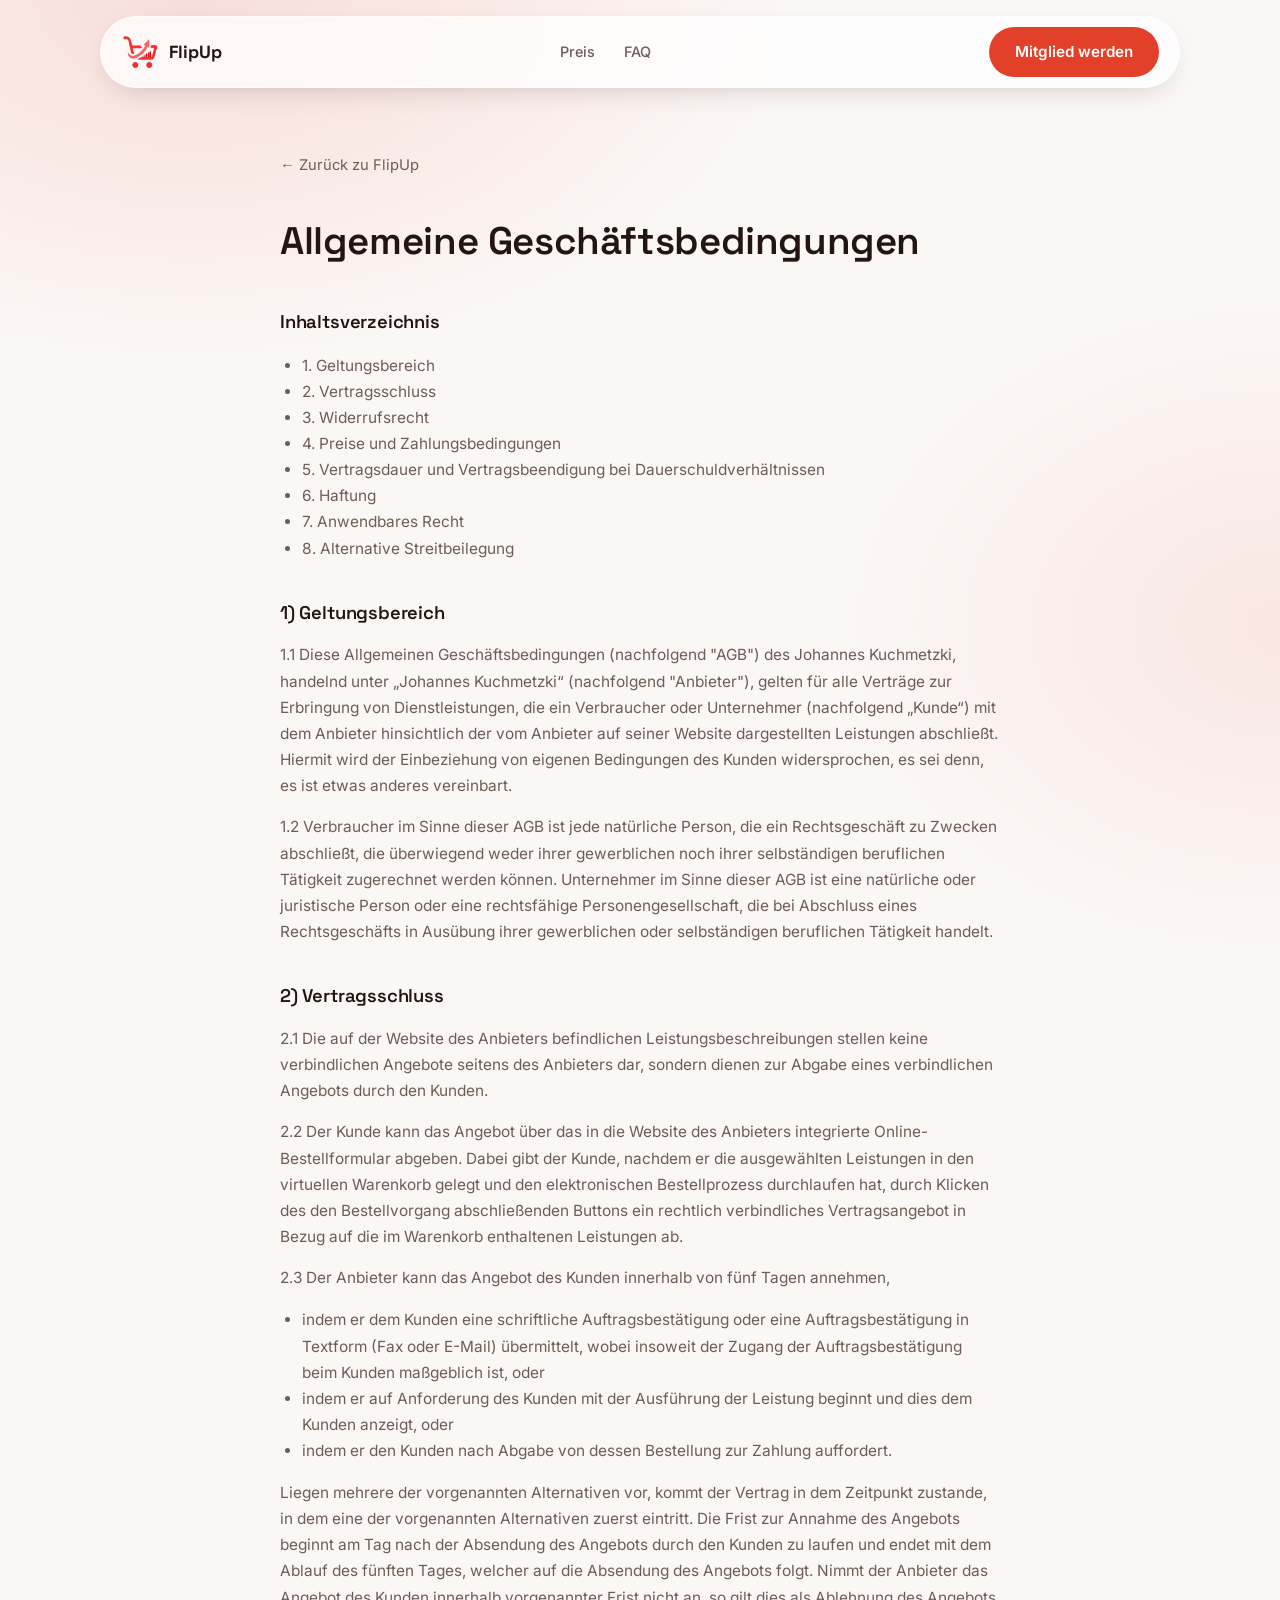
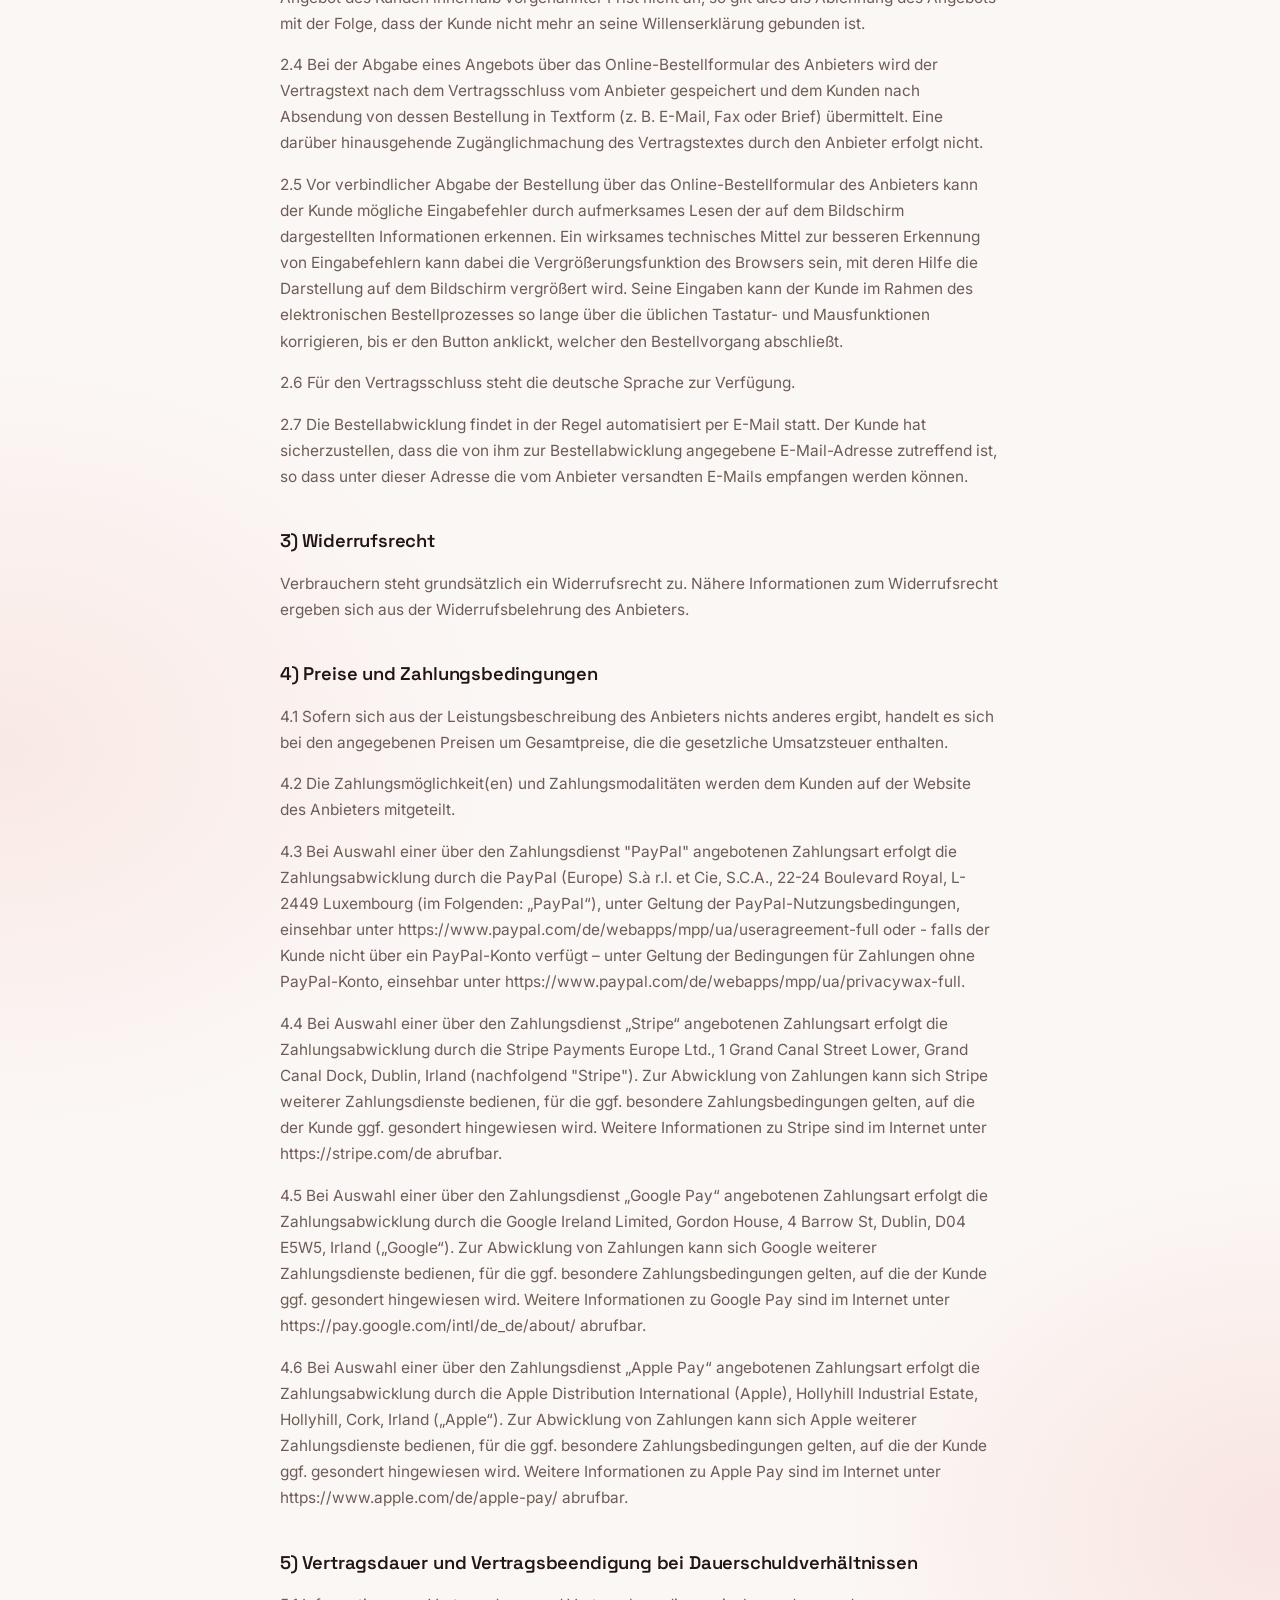
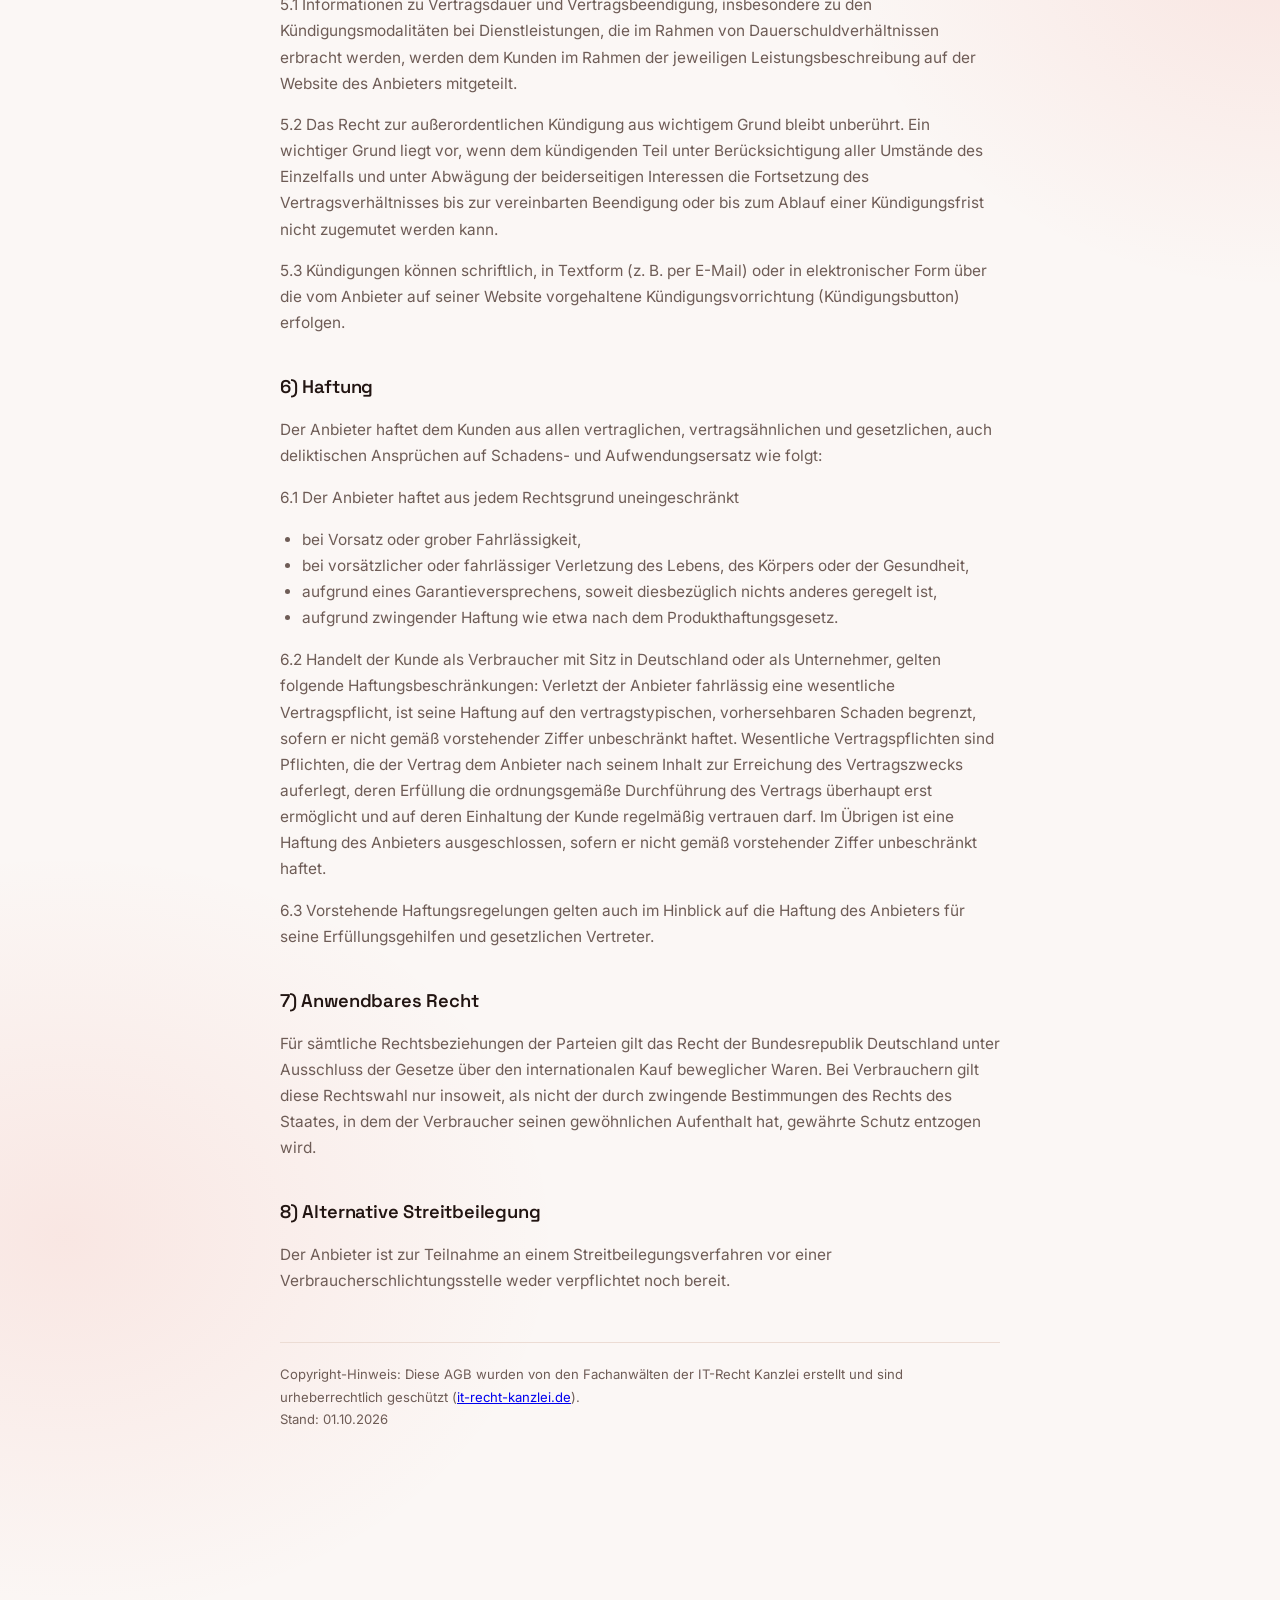
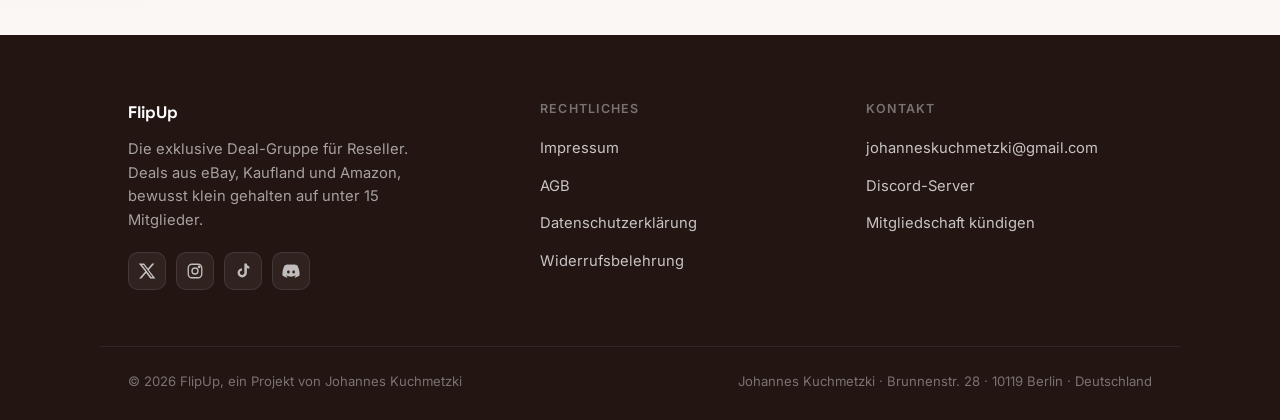
==== agb.html @ fec7744a "Redesign nav as a floating pill bar like AccuBooked The old sticky nav was a flat full-width band wh" ====
<!doctype html>
<html lang="de">
<head>
<meta charset="UTF-8">
<meta name="viewport" content="width=device-width, initial-scale=1.0">
<title>AGB / Nutzungsbedingungen – FlipUp</title>
<meta name="description" content="Allgemeine Geschäftsbedingungen / Nutzungsbedingungen für flipupde.de.">
<link rel="canonical" href="https://flipupde.de/agb.html">
<meta name="robots" content="noindex">
<link rel="icon" type="image/png" sizes="32x32" href="assets/favicon/favicon-32.png">
<link rel="icon" type="image/png" sizes="16x16" href="assets/favicon/favicon-16.png">
<link rel="apple-touch-icon" sizes="180x180" href="assets/favicon/favicon-180.png">
<link rel="stylesheet" href="style.css?v=9">
<style>
  .legal {
    padding: 64px 0 96px;
    max-width: 720px;
    margin: 0 auto;
  }
  .legal h1 {
    font-size: clamp(1.8rem, 4vw, 2.4rem);
    margin-bottom: 8px;
  }
  .legal .back-link {
    display: inline-block;
    margin-bottom: 32px;
    color: var(--text-muted);
    text-decoration: none;
    font-size: 0.92rem;
  }
  .legal .back-link:hover { color: var(--accent-ink); }
  .legal h2 {
    font-size: 1.15rem;
    margin: 36px 0 12px;
  }
  .legal p, .legal li {
    color: var(--text-muted);
    font-size: 0.96rem;
    line-height: 1.7;
  }
  .legal ul { padding-left: 22px; }
  .legal .meta {
    font-size: 0.82rem;
    color: var(--text-muted);
    margin-top: 48px;
    padding-top: 20px;
    border-top: 1px solid var(--border);
  }
</style>
</head>
<body>

  <header class="nav">
    <div class="nav-inner">
      <a class="nav-brand" href="index.html">
        <img src="assets/logo.png" alt="FlipUp Logo" class="brand-logo">
        FlipUp
      </a>
      <nav>
        <a href="index.html#pricing">Preis</a>
        <a href="index.html#faq">FAQ</a>
      </nav>
      <a class="button button-nav" href="index.html#pricing">Mitglied werden</a>
    </div>
  </header>

  <main>
    <div class="container legal">
      <a class="back-link" href="index.html">← Zurück zu FlipUp</a>
      <h1>Allgemeine Geschäftsbedingungen</h1>

      <h2>Inhaltsverzeichnis</h2>
      <ul>
        <li>1. Geltungsbereich</li>
        <li>2. Vertragsschluss</li>
        <li>3. Widerrufsrecht</li>
        <li>4. Preise und Zahlungsbedingungen</li>
        <li>5. Vertragsdauer und Vertragsbeendigung bei Dauerschuldverhältnissen</li>
        <li>6. Haftung</li>
        <li>7. Anwendbares Recht</li>
        <li>8. Alternative Streitbeilegung</li>
      </ul>

      <h2>1) Geltungsbereich</h2>
      <p>1.1 Diese Allgemeinen Geschäftsbedingungen (nachfolgend "AGB") des Johannes Kuchmetzki, handelnd unter „Johannes Kuchmetzki“ (nachfolgend "Anbieter"), gelten für alle Verträge zur Erbringung von Dienstleistungen, die ein Verbraucher oder Unternehmer (nachfolgend „Kunde“) mit dem Anbieter hinsichtlich der vom Anbieter auf seiner Website dargestellten Leistungen abschließt. Hiermit wird der Einbeziehung von eigenen Bedingungen des Kunden widersprochen, es sei denn, es ist etwas anderes vereinbart.</p>
      <p>1.2 Verbraucher im Sinne dieser AGB ist jede natürliche Person, die ein Rechtsgeschäft zu Zwecken abschließt, die überwiegend weder ihrer gewerblichen noch ihrer selbständigen beruflichen Tätigkeit zugerechnet werden können. Unternehmer im Sinne dieser AGB ist eine natürliche oder juristische Person oder eine rechtsfähige Personengesellschaft, die bei Abschluss eines Rechtsgeschäfts in Ausübung ihrer gewerblichen oder selbständigen beruflichen Tätigkeit handelt.</p>

      <h2>2) Vertragsschluss</h2>
      <p>2.1 Die auf der Website des Anbieters befindlichen Leistungsbeschreibungen stellen keine verbindlichen Angebote seitens des Anbieters dar, sondern dienen zur Abgabe eines verbindlichen Angebots durch den Kunden.</p>
      <p>2.2 Der Kunde kann das Angebot über das in die Website des Anbieters integrierte Online-Bestellformular abgeben. Dabei gibt der Kunde, nachdem er die ausgewählten Leistungen in den virtuellen Warenkorb gelegt und den elektronischen Bestellprozess durchlaufen hat, durch Klicken des den Bestellvorgang abschließenden Buttons ein rechtlich verbindliches Vertragsangebot in Bezug auf die im Warenkorb enthaltenen Leistungen ab.</p>
      <p>2.3 Der Anbieter kann das Angebot des Kunden innerhalb von fünf Tagen annehmen,</p>
      <ul>
        <li>indem er dem Kunden eine schriftliche Auftragsbestätigung oder eine Auftragsbestätigung in Textform (Fax oder E-Mail) übermittelt, wobei insoweit der Zugang der Auftragsbestätigung beim Kunden maßgeblich ist, oder</li>
        <li>indem er auf Anforderung des Kunden mit der Ausführung der Leistung beginnt und dies dem Kunden anzeigt, oder</li>
        <li>indem er den Kunden nach Abgabe von dessen Bestellung zur Zahlung auffordert.</li>
      </ul>
      <p>Liegen mehrere der vorgenannten Alternativen vor, kommt der Vertrag in dem Zeitpunkt zustande, in dem eine der vorgenannten Alternativen zuerst eintritt. Die Frist zur Annahme des Angebots beginnt am Tag nach der Absendung des Angebots durch den Kunden zu laufen und endet mit dem Ablauf des fünften Tages, welcher auf die Absendung des Angebots folgt. Nimmt der Anbieter das Angebot des Kunden innerhalb vorgenannter Frist nicht an, so gilt dies als Ablehnung des Angebots mit der Folge, dass der Kunde nicht mehr an seine Willenserklärung gebunden ist.</p>
      <p>2.4 Bei der Abgabe eines Angebots über das Online-Bestellformular des Anbieters wird der Vertragstext nach dem Vertragsschluss vom Anbieter gespeichert und dem Kunden nach Absendung von dessen Bestellung in Textform (z. B. E-Mail, Fax oder Brief) übermittelt. Eine darüber hinausgehende Zugänglichmachung des Vertragstextes durch den Anbieter erfolgt nicht.</p>
      <p>2.5 Vor verbindlicher Abgabe der Bestellung über das Online-Bestellformular des Anbieters kann der Kunde mögliche Eingabefehler durch aufmerksames Lesen der auf dem Bildschirm dargestellten Informationen erkennen. Ein wirksames technisches Mittel zur besseren Erkennung von Eingabefehlern kann dabei die Vergrößerungsfunktion des Browsers sein, mit deren Hilfe die Darstellung auf dem Bildschirm vergrößert wird. Seine Eingaben kann der Kunde im Rahmen des elektronischen Bestellprozesses so lange über die üblichen Tastatur- und Mausfunktionen korrigieren, bis er den Button anklickt, welcher den Bestellvorgang abschließt.</p>
      <p>2.6 Für den Vertragsschluss steht die deutsche Sprache zur Verfügung.</p>
      <p>2.7 Die Bestellabwicklung findet in der Regel automatisiert per E-Mail statt. Der Kunde hat sicherzustellen, dass die von ihm zur Bestellabwicklung angegebene E-Mail-Adresse zutreffend ist, so dass unter dieser Adresse die vom Anbieter versandten E-Mails empfangen werden können.</p>

      <h2>3) Widerrufsrecht</h2>
      <p>Verbrauchern steht grundsätzlich ein Widerrufsrecht zu. Nähere Informationen zum Widerrufsrecht ergeben sich aus der Widerrufsbelehrung des Anbieters.</p>

      <h2>4) Preise und Zahlungsbedingungen</h2>
      <p>4.1 Sofern sich aus der Leistungsbeschreibung des Anbieters nichts anderes ergibt, handelt es sich bei den angegebenen Preisen um Gesamtpreise, die die gesetzliche Umsatzsteuer enthalten.</p>
      <p>4.2 Die Zahlungsmöglichkeit(en) und Zahlungsmodalitäten werden dem Kunden auf der Website des Anbieters mitgeteilt.</p>
      <p>4.3 Bei Auswahl einer über den Zahlungsdienst "PayPal" angebotenen Zahlungsart erfolgt die Zahlungsabwicklung durch die PayPal (Europe) S.à r.l. et Cie, S.C.A., 22-24 Boulevard Royal, L-2449 Luxembourg (im Folgenden: „PayPal“), unter Geltung der PayPal-Nutzungsbedingungen, einsehbar unter https://www.paypal.com/de/webapps/mpp/ua/useragreement-full oder - falls der Kunde nicht über ein PayPal-Konto verfügt – unter Geltung der Bedingungen für Zahlungen ohne PayPal-Konto, einsehbar unter https://www.paypal.com/de/webapps/mpp/ua/privacywax-full.</p>
      <p>4.4 Bei Auswahl einer über den Zahlungsdienst „Stripe“ angebotenen Zahlungsart erfolgt die Zahlungsabwicklung durch die Stripe Payments Europe Ltd., 1 Grand Canal Street Lower, Grand Canal Dock, Dublin, Irland (nachfolgend "Stripe"). Zur Abwicklung von Zahlungen kann sich Stripe weiterer Zahlungsdienste bedienen, für die ggf. besondere Zahlungsbedingungen gelten, auf die der Kunde ggf. gesondert hingewiesen wird. Weitere Informationen zu Stripe sind im Internet unter https://stripe.com/de abrufbar.</p>
      <p>4.5 Bei Auswahl einer über den Zahlungsdienst „Google Pay“ angebotenen Zahlungsart erfolgt die Zahlungsabwicklung durch die Google Ireland Limited, Gordon House, 4 Barrow St, Dublin, D04 E5W5, Irland („Google“). Zur Abwicklung von Zahlungen kann sich Google weiterer Zahlungsdienste bedienen, für die ggf. besondere Zahlungsbedingungen gelten, auf die der Kunde ggf. gesondert hingewiesen wird. Weitere Informationen zu Google Pay sind im Internet unter https://pay.google.com/intl/de_de/about/ abrufbar.</p>
      <p>4.6 Bei Auswahl einer über den Zahlungsdienst „Apple Pay“ angebotenen Zahlungsart erfolgt die Zahlungsabwicklung durch die Apple Distribution International (Apple), Hollyhill Industrial Estate, Hollyhill, Cork, Irland („Apple“). Zur Abwicklung von Zahlungen kann sich Apple weiterer Zahlungsdienste bedienen, für die ggf. besondere Zahlungsbedingungen gelten, auf die der Kunde ggf. gesondert hingewiesen wird. Weitere Informationen zu Apple Pay sind im Internet unter https://www.apple.com/de/apple-pay/ abrufbar.</p>

      <h2>5) Vertragsdauer und Vertragsbeendigung bei Dauerschuldverhältnissen</h2>
      <p>5.1 Informationen zu Vertragsdauer und Vertragsbeendigung, insbesondere zu den Kündigungsmodalitäten bei Dienstleistungen, die im Rahmen von Dauerschuldverhältnissen erbracht werden, werden dem Kunden im Rahmen der jeweiligen Leistungsbeschreibung auf der Website des Anbieters mitgeteilt.</p>
      <p>5.2 Das Recht zur außerordentlichen Kündigung aus wichtigem Grund bleibt unberührt. Ein wichtiger Grund liegt vor, wenn dem kündigenden Teil unter Berücksichtigung aller Umstände des Einzelfalls und unter Abwägung der beiderseitigen Interessen die Fortsetzung des Vertragsverhältnisses bis zur vereinbarten Beendigung oder bis zum Ablauf einer Kündigungsfrist nicht zugemutet werden kann.</p>
      <p>5.3 Kündigungen können schriftlich, in Textform (z. B. per E-Mail) oder in elektronischer Form über die vom Anbieter auf seiner Website vorgehaltene Kündigungsvorrichtung (Kündigungsbutton) erfolgen.</p>

      <h2>6) Haftung</h2>
      <p>Der Anbieter haftet dem Kunden aus allen vertraglichen, vertragsähnlichen und gesetzlichen, auch deliktischen Ansprüchen auf Schadens- und Aufwendungsersatz wie folgt:</p>
      <p>6.1 Der Anbieter haftet aus jedem Rechtsgrund uneingeschränkt</p>
      <ul>
        <li>bei Vorsatz oder grober Fahrlässigkeit,</li>
        <li>bei vorsätzlicher oder fahrlässiger Verletzung des Lebens, des Körpers oder der Gesundheit,</li>
        <li>aufgrund eines Garantieversprechens, soweit diesbezüglich nichts anderes geregelt ist,</li>
        <li>aufgrund zwingender Haftung wie etwa nach dem Produkthaftungsgesetz.</li>
      </ul>
      <p>6.2 Handelt der Kunde als Verbraucher mit Sitz in Deutschland oder als Unternehmer, gelten folgende Haftungsbeschränkungen: Verletzt der Anbieter fahrlässig eine wesentliche Vertragspflicht, ist seine Haftung auf den vertragstypischen, vorhersehbaren Schaden begrenzt, sofern er nicht gemäß vorstehender Ziffer unbeschränkt haftet. Wesentliche Vertragspflichten sind Pflichten, die der Vertrag dem Anbieter nach seinem Inhalt zur Erreichung des Vertragszwecks auferlegt, deren Erfüllung die ordnungsgemäße Durchführung des Vertrags überhaupt erst ermöglicht und auf deren Einhaltung der Kunde regelmäßig vertrauen darf. Im Übrigen ist eine Haftung des Anbieters ausgeschlossen, sofern er nicht gemäß vorstehender Ziffer unbeschränkt haftet.</p>
      <p>6.3 Vorstehende Haftungsregelungen gelten auch im Hinblick auf die Haftung des Anbieters für seine Erfüllungsgehilfen und gesetzlichen Vertreter.</p>

      <h2>7) Anwendbares Recht</h2>
      <p>Für sämtliche Rechtsbeziehungen der Parteien gilt das Recht der Bundesrepublik Deutschland unter Ausschluss der Gesetze über den internationalen Kauf beweglicher Waren. Bei Verbrauchern gilt diese Rechtswahl nur insoweit, als nicht der durch zwingende Bestimmungen des Rechts des Staates, in dem der Verbraucher seinen gewöhnlichen Aufenthalt hat, gewährte Schutz entzogen wird.</p>

      <h2>8) Alternative Streitbeilegung</h2>
      <p>Der Anbieter ist zur Teilnahme an einem Streitbeilegungsverfahren vor einer Verbraucherschlichtungsstelle weder verpflichtet noch bereit.</p>

      <p class="meta">Copyright-Hinweis: Diese AGB wurden von den Fachanwälten der IT-Recht Kanzlei erstellt und sind urheberrechtlich geschützt (<a href="https://www.it-recht-kanzlei.de">it-recht-kanzlei.de</a>).<br>Stand: 01.10.2026</p>

    </div>
  </main>

  <footer class="footer">
    <div class="container footer-grid">
      <div>
        <p class="footer-brand">FlipUp</p>
        <p class="footer-tagline">Die exklusive Deal-Gruppe für Reseller. Deals aus eBay, Kaufland und Amazon, bewusst klein gehalten auf unter 15 Mitglieder.</p>
        <div class="footer-social">
          <a href="https://x.com/FlipUpde" target="_blank" rel="noopener" aria-label="FlipUp auf X">
            <svg width="18" height="18" viewBox="0 0 24 24" fill="currentColor" aria-hidden="true"><path d="M18.9 2H22l-7.6 8.7L23.3 22h-7l-5.5-7.2L4.6 22H1.5l8.2-9.4L1 2h7.2l5 6.6L18.9 2zm-1.2 18h1.7L7.4 4h-1.8l12.1 16z"/></svg>
          </a>
          <a href="https://www.instagram.com/flipupde/" target="_blank" rel="noopener" aria-label="FlipUp auf Instagram">
            <svg width="18" height="18" viewBox="0 0 24 24" fill="none" stroke="currentColor" stroke-width="1.8" aria-hidden="true"><rect x="3" y="3" width="18" height="18" rx="5"/><circle cx="12" cy="12" r="4"/><circle cx="17.5" cy="6.5" r="1"/></svg>
          </a>
          <a href="https://www.tiktok.com/@flipupde" target="_blank" rel="noopener" aria-label="FlipUp auf TikTok">
            <svg width="18" height="18" viewBox="0 0 24 24" fill="currentColor" aria-hidden="true"><path d="M14 2h3c.2 2.1 1.4 3.7 3.5 3.9v3c-1.2 0-2.3-.3-3.3-.9v6.4c0 3.4-2.8 6.1-6.2 6.1S4.8 17.8 4.8 14.4c0-3.3 2.6-6 5.9-6.1v3.1c-1.6.1-2.9 1.4-2.9 3s1.3 3 3 3 3-1.3 3-3V2z"/></svg>
          </a>
          <a href="https://discord.gg/VjVJKsM6pp" target="_blank" rel="noopener" aria-label="FlipUp auf Discord">
            <svg width="18" height="18" viewBox="0 0 24 24" fill="currentColor" aria-hidden="true"><path d="M20.3 4.4A19.7 19.7 0 0015.6 3l-.3.6a14 14 0 014.2 1.6 16 16 0 00-15 0A14 14 0 018.7 3.6L8.4 3a19.6 19.6 0 00-4.7 1.4C1 9 .3 13.5.6 18a19.8 19.8 0 006 3l.9-1.5a12.7 12.7 0 01-2-1c.2-.1.3-.3.5-.4a14.1 14.1 0 0012 0l.5.4a12.7 12.7 0 01-2 1L17.4 21a19.7 19.7 0 006-3c.4-5.2-1-9.7-3.1-13.6zM8.5 15.3c-1 0-1.8-.9-1.8-2s.8-2 1.8-2 1.9.9 1.8 2c0 1.1-.8 2-1.8 2zm7 0c-1 0-1.8-.9-1.8-2s.8-2 1.8-2 1.9.9 1.8 2c0 1.1-.8 2-1.8 2z"/></svg>
          </a>
        </div>
      </div>
      <div>
        <p class="footer-heading">Rechtliches</p>
        <ul class="footer-links">
          <li><a href="https://johanneskuchmetzki.de/impressum.html">Impressum</a></li>
          <li><a href="agb.html">AGB</a></li>
          <li><a href="datenschutz.html">Datenschutzerklärung</a></li>
          <li><a href="widerruf.html">Widerrufsbelehrung</a></li>
        </ul>
      </div>
      <div>
        <p class="footer-heading">Kontakt</p>
        <ul class="footer-links">
          <li><a href="mailto:johanneskuchmetzki@gmail.com">johanneskuchmetzki@gmail.com</a></li>
          <li><a href="https://discord.gg/VjVJKsM6pp" target="_blank" rel="noopener">Discord-Server</a></li>
          <li><a href="kuendigen.html">Mitgliedschaft kündigen</a></li>
        </ul>
      </div>
    </div>
    <div class="container footer-bottom">
      <span>© 2026 FlipUp, ein Projekt von Johannes Kuchmetzki</span>
      <span>Johannes Kuchmetzki · Brunnenstr. 28 · 10119 Berlin · Deutschland</span>
    </div>
  </footer>

</body>
</html>
---- style.css ----
@font-face {
  font-family: "Inter";
  src: url("assets/fonts/inter-latin.woff2") format("woff2");
  font-weight: 400 700;
  font-style: normal;
  font-display: swap;
}

@font-face {
  font-family: "Space Grotesk";
  src: url("assets/fonts/space-grotesk-latin.woff2") format("woff2");
  font-weight: 400 700;
  font-style: normal;
  font-display: swap;
}

@font-face {
  font-family: "Caveat";
  src: url("assets/fonts/caveat-700.woff2") format("woff2");
  font-weight: 700;
  font-style: normal;
  font-display: swap;
}

.accent-script {
  font-family: "Caveat", cursive;
  font-weight: 700;
  font-size: 1.2em;
  color: var(--accent);
  padding: 0 2px;
  position: relative;
}

.accent-script::after {
  content: "";
  position: absolute;
  left: 2px;
  right: 2px;
  bottom: 0.08em;
  height: 3px;
  background: var(--accent);
  border-radius: 2px;
  opacity: 0.55;
}

:root {
  --bg: #fbf7f5;
  --bg-alt: #f6ebe6;
  --surface: #ffffff;
  --text: #221512;
  --text-muted: #6e5c56;
  --accent: #e3402a;
  --accent-ink: #b02c19;
  --border: #ecdcd4;
  --max-width: 1080px;
  color-scheme: light;
}

* { box-sizing: border-box; }

html { scroll-behavior: smooth; }

body {
  margin: 0;
  background:
    radial-gradient(1000px 600px at 15% 0%, rgba(227, 64, 42, 0.14), transparent 60%),
    radial-gradient(800px 600px at 100% 12%, rgba(227, 64, 42, 0.09), transparent 55%),
    radial-gradient(900px 700px at 0% 45%, rgba(227, 64, 42, 0.08), transparent 55%),
    radial-gradient(800px 650px at 100% 60%, rgba(227, 64, 42, 0.1), transparent 55%),
    radial-gradient(900px 700px at 5% 85%, rgba(227, 64, 42, 0.09), transparent 55%),
    radial-gradient(800px 600px at 95% 100%, rgba(227, 64, 42, 0.1), transparent 55%),
    var(--bg);
  color: var(--text);
  font-family: "Inter", -apple-system, BlinkMacSystemFont, "Segoe UI", sans-serif;
  line-height: 1.6;
}

h1, h2, h3 {
  font-family: "Space Grotesk", -apple-system, BlinkMacSystemFont, "Segoe UI", sans-serif;
  font-weight: 600;
  letter-spacing: -0.01em;
  margin: 0;
  text-wrap: balance;
}

.container {
  max-width: var(--max-width);
  margin: 0 auto;
  padding: 0 28px;
}

/* Reveal-on-scroll */

.reveal {
  opacity: 0;
  transform: translateY(28px);
  transition: opacity 0.7s cubic-bezier(0.16, 1, 0.3, 1), transform 0.7s cubic-bezier(0.16, 1, 0.3, 1);
}

.reveal-visible {
  opacity: 1;
  transform: translateY(0);
}

@media (prefers-reduced-motion: reduce) {
  .reveal { opacity: 1; transform: none; transition: none; }
}

/* Nav */

.nav {
  position: sticky;
  top: 0;
  z-index: 20;
  padding: 16px 20px 0;
}

.nav-inner {
  max-width: var(--max-width);
  margin: 0 auto;
  padding: 10px 20px;
  display: flex;
  justify-content: space-between;
  align-items: center;
  flex-wrap: wrap;
  gap: 12px;
  background: rgba(255, 255, 255, 0.75);
  backdrop-filter: blur(10px);
  border: 1px solid rgba(255, 255, 255, 0.6);
  border-radius: 999px;
  box-shadow: 0 10px 30px -14px rgba(34, 21, 18, 0.25);
}

.nav-brand {
  font-family: "Space Grotesk", sans-serif;
  font-weight: 700;
  font-size: 1.1rem;
  color: var(--text);
  text-decoration: none;
  display: flex;
  align-items: center;
  gap: 10px;
}

.brand-logo {
  width: 38px;
  height: 38px;
  object-fit: contain;
}

.nav nav a {
  color: var(--text-muted);
  text-decoration: none;
  margin-left: 24px;
  font-size: 0.9rem;
  font-weight: 500;
  transition: color 0.15s ease;
}

.nav nav a:first-child { margin-left: 0; }
.nav nav a:hover { color: var(--accent-ink); }

.button-nav {
  padding: 9px 18px;
  font-size: 0.88rem;
}

/* Buttons */

.button {
  display: inline-flex;
  align-items: center;
  background: var(--accent);
  color: #fff;
  padding: 13px 26px;
  border-radius: 999px;
  text-decoration: none;
  font-weight: 600;
  font-size: 0.95rem;
  transition: transform 0.15s ease, background 0.15s ease;
}

.button:hover {
  background: var(--accent-ink);
  transform: translateY(-1px);
}

.button-ghost {
  background: transparent;
  color: var(--text);
  border: 1.5px solid var(--border);
}

.button-ghost:hover {
  background: var(--surface);
  color: var(--accent-ink);
  border-color: var(--accent-ink);
}

.button-block {
  width: 100%;
  justify-content: center;
}

.button-light {
  background: #fff;
  color: var(--accent-ink);
}

.button-light:hover { background: var(--bg); }

/* Hero — single column, bold, no side image */

.hero {
  padding: 96px 0 40px;
  text-align: center;
  overflow: hidden;
}

.hero-inner {
  max-width: 780px;
  margin: 0 auto;
}

.eyebrow {
  display: inline-block;
  text-transform: uppercase;
  letter-spacing: 0.12em;
  font-size: 0.78rem;
  font-weight: 600;
  color: var(--accent-ink);
  margin: 0 0 20px;
}

.hero h1 {
  font-size: clamp(2.4rem, 6vw, 4rem);
  line-height: 1.06;
  margin: 0 auto 24px;
  max-width: 720px;
}

.hero h1 .accent {
  color: var(--accent);
}

.hero-text {
  color: var(--text-muted);
  font-size: 1.08rem;
  max-width: 560px;
  margin: 0 auto 32px;
}

.hero-actions {
  display: flex;
  gap: 14px;
  flex-wrap: wrap;
  justify-content: center;
  margin-bottom: 8px;
}

/* Horizontal photo strip */

.strip-section {
  padding: 8px 0 0;
}

.strip-label {
  text-align: center;
  font-size: 0.85rem;
  color: var(--text-muted);
  margin: 0 0 18px;
}

.strip {
  overflow: hidden;
  padding: 4px 0 64px;
}

.strip-track {
  display: flex;
  width: max-content;
  gap: 16px;
  animation: strip-scroll 40s linear infinite;
}

.strip-photo {
  width: 220px;
  height: 280px;
  object-fit: cover;
  border-radius: 14px;
  border: 1px solid var(--border);
  box-shadow: 0 16px 32px -20px rgba(34, 21, 18, 0.3);
  flex-shrink: 0;
}

@keyframes strip-scroll {
  from { transform: translateX(0); }
  to { transform: translateX(-50%); }
}

@media (prefers-reduced-motion: reduce) {
  .strip-track { animation: none; }
}

/* Sections */

.section {
  padding: 80px 0;
}

.section-label {
  text-transform: uppercase;
  letter-spacing: 0.1em;
  font-size: 0.95rem;
  font-weight: 600;
  color: var(--accent-ink);
  margin: 0 0 16px;
}

.section-divider {
  width: 44px;
  height: 2px;
  background: var(--accent);
  margin: 0 auto 48px;
}

.how h2 {
  font-size: clamp(1.7rem, 3.2vw, 2.4rem);
  max-width: 640px;
  margin-bottom: 48px;
}

.lede {
  color: var(--text-muted);
  font-size: 1.03rem;
  max-width: 600px;
}

/* Timeline (replaces card grid) */

.timeline {
  display: flex;
  flex-direction: column;
  gap: 0;
  max-width: 680px;
}

.timeline-item {
  display: grid;
  grid-template-columns: 48px 1fr;
  gap: 20px;
  padding-bottom: 40px;
  position: relative;
}

.timeline-item:not(:last-child)::before {
  content: "";
  position: absolute;
  left: 23px;
  top: 48px;
  bottom: 0;
  width: 2px;
  background: var(--border);
}

.timeline-num {
  width: 48px;
  height: 48px;
  border-radius: 50%;
  background: var(--accent);
  color: #fff;
  display: flex;
  align-items: center;
  justify-content: center;
  font-family: "Space Grotesk", sans-serif;
  font-weight: 700;
  font-size: 1.1rem;
  flex-shrink: 0;
  z-index: 1;
}

.timeline-item h3 {
  font-size: 1.08rem;
  margin-bottom: 8px;
}

.timeline-item p {
  color: var(--text-muted);
  font-size: 0.96rem;
  margin: 0;
}

/* Why */

.why-grid {
  display: grid;
  grid-template-columns: 1fr 1fr;
  gap: 48px;
  align-items: start;
}

.why h2 {
  font-size: clamp(1.7rem, 3.2vw, 2.3rem);
  margin: 14px 0 18px;
}

.why-points {
  display: flex;
  flex-direction: column;
  gap: 20px;
}

.why-point {
  background: var(--surface);
  border: 1px solid var(--border);
  border-radius: 16px;
  padding: 22px 24px;
  transition: transform 0.2s ease, box-shadow 0.2s ease, border-color 0.2s ease;
}

.why-point:hover {
  transform: translateY(-3px);
  box-shadow: 0 16px 32px -20px rgba(34, 21, 18, 0.25);
  border-color: var(--border);
}

.why-icon {
  display: inline-block;
  color: var(--accent);
  margin-bottom: 16px;
}

.why-point h3 {
  font-size: 1rem;
  margin-bottom: 6px;
}

.why-point p {
  color: var(--text-muted);
  font-size: 0.92rem;
  margin: 0;
}

/* Pricing */

.pricing-grid {
  display: grid;
  grid-template-columns: 1.1fr 0.9fr;
  gap: 48px;
  align-items: center;
}

.pricing h2 {
  font-size: clamp(1.7rem, 3.2vw, 2.3rem);
  margin: 14px 0 18px;
}

.pricing-card {
  background: var(--text);
  border-radius: 24px;
  padding: 40px 36px;
  color: #fff;
  box-shadow: 0 30px 60px -24px rgba(34, 21, 18, 0.35);
}

.pricing-price {
  display: flex;
  align-items: baseline;
  gap: 8px;
  margin-bottom: 24px;
}

.pricing-amount {
  font-family: "Space Grotesk", sans-serif;
  font-size: 2.6rem;
  font-weight: 700;
  line-height: 1;
}

.pricing-period {
  color: rgba(255,255,255,0.6);
  font-size: 0.9rem;
}

.pricing-points {
  list-style: none;
  padding: 0;
  margin: 0 0 28px;
  display: flex;
  flex-direction: column;
  gap: 12px;
}

.pricing-points li {
  position: relative;
  padding-left: 24px;
  font-size: 0.94rem;
}

.pricing-points li::before {
  content: "✓";
  position: absolute;
  left: 0;
  color: var(--accent);
  font-weight: 700;
}

.pricing-steps {
  background: rgba(255, 255, 255, 0.08);
  border: 1px solid rgba(255, 255, 255, 0.15);
  border-radius: 14px;
  padding: 16px 18px;
  margin: 18px 0;
}

.pricing-steps-title {
  font-size: 0.85rem;
  font-weight: 600;
  margin: 0 0 8px;
}

.pricing-steps ol {
  margin: 0;
  padding-left: 20px;
  display: flex;
  flex-direction: column;
  gap: 4px;
}

.pricing-steps li {
  font-size: 0.85rem;
  color: rgba(255, 255, 255, 0.8);
}

.button-discord {
  width: 100%;
  justify-content: center;
  background: #5865f2;
  gap: 8px;
  margin-top: 4px;
}

.button-discord:hover {
  background: #4752c4;
}

.pricing-legal-link {
  text-align: center;
  margin: 14px 0 0;
  font-size: 0.8rem;
}

.pricing-legal-link a {
  color: rgba(255, 255, 255, 0.5);
  text-decoration: underline;
}

.pricing-legal-link a:hover {
  color: rgba(255, 255, 255, 0.8);
}

/* Founder section */

.founder-grid {
  display: grid;
  grid-template-columns: 0.8fr 1.2fr;
  gap: 48px;
  align-items: center;
}

.founder-photo img {
  width: 100%;
  aspect-ratio: 1 / 1;
  object-fit: cover;
  border-radius: 20px;
  border: 1px solid var(--border);
  box-shadow: 0 24px 48px -24px rgba(34, 21, 18, 0.35);
}

.founder-content h2 {
  font-size: clamp(1.6rem, 3vw, 2.1rem);
  margin: 14px 0 18px;
}

.founder-bio {
  color: var(--text-muted);
  font-size: 0.98rem;
  margin: 0 0 20px;
}

.founder-points {
  list-style: none;
  padding: 0;
  margin: 0 0 24px;
  display: flex;
  flex-direction: column;
  gap: 10px;
}

.founder-points li {
  position: relative;
  padding-left: 22px;
  font-size: 0.92rem;
}

.founder-points li::before {
  content: "";
  position: absolute;
  left: 0;
  top: 8px;
  width: 7px;
  height: 7px;
  border-radius: 50%;
  background: var(--accent);
}

.founder-link {
  display: inline-flex;
  color: var(--accent-ink);
  font-weight: 600;
  font-size: 0.95rem;
  text-decoration: none;
  border-bottom: 1px solid var(--accent);
  padding-bottom: 2px;
}

.founder-link:hover { color: var(--accent); }

/* Network cards */

.network h2 {
  font-size: clamp(1.5rem, 2.8vw, 2rem);
  margin: 14px 0 32px;
}

.network-grid {
  display: grid;
  grid-template-columns: 1fr 1fr;
  gap: 20px;
}

.network-card {
  display: block;
  padding-top: 20px;
  border-top: 2px solid var(--accent);
  text-decoration: none;
  color: var(--text);
  transition: transform 0.15s ease;
}

.network-card:hover {
  transform: translateX(4px);
}

.network-card h3 {
  font-size: 1.1rem;
  margin-bottom: 8px;
}

.network-card p {
  color: var(--text-muted);
  font-size: 0.92rem;
  margin: 0 0 14px;
}

.network-link {
  color: var(--accent-ink);
  font-weight: 600;
  font-size: 0.88rem;
}

/* FAQ */

.faq {
  text-align: center;
}

.faq h2 {
  font-size: clamp(1.7rem, 3.2vw, 2.2rem);
  margin: 14px 0 32px;
}

.faq-list {
  margin: 0 auto;
  text-align: left;
  display: flex;
  flex-direction: column;
  gap: 12px;
  max-width: 720px;
}

.faq-item {
  background: var(--surface);
  border: 1px solid var(--border);
  border-radius: 14px;
  padding: 18px 22px;
}

.faq-item summary {
  cursor: pointer;
  font-weight: 600;
  font-size: 0.98rem;
  list-style: none;
}

.faq-item summary::-webkit-details-marker { display: none; }

.faq-item summary::after {
  content: "+";
  float: right;
  color: var(--accent);
  font-weight: 700;
}

.faq-item[open] summary::after { content: "–"; }

.faq-item p {
  color: var(--text-muted);
  font-size: 0.92rem;
  margin: 14px 0 0;
}

/* CTA */

.cta {
  text-align: center;
}

.cta-inner h2 {
  font-size: clamp(1.8rem, 3.6vw, 2.6rem);
  margin-bottom: 14px;
}

.cta .lede {
  margin: 0 auto 28px;
}

/* Footer */

.footer {
  background: var(--text);
  color: rgba(255, 255, 255, 0.6);
  padding: 64px 0 28px;
  margin-top: 96px;
}

.footer-grid {
  display: grid;
  grid-template-columns: 1.3fr 1fr 1fr;
  gap: 40px;
}

.footer-brand {
  font-family: "Space Grotesk", sans-serif;
  font-weight: 700;
  font-size: 1.05rem;
  color: #fff;
  margin: 0 0 12px;
}

.footer-tagline {
  font-size: 0.92rem;
  line-height: 1.6;
  max-width: 320px;
  margin: 0 0 20px;
}

.footer-social {
  display: flex;
  gap: 10px;
}

.footer-social a {
  width: 38px;
  height: 38px;
  border-radius: 10px;
  background: rgba(255, 255, 255, 0.06);
  border: 1px solid rgba(255, 255, 255, 0.1);
  display: flex;
  align-items: center;
  justify-content: center;
  color: rgba(255, 255, 255, 0.7);
  transition: background 0.15s ease, color 0.15s ease;
}

.footer-social a:hover {
  background: var(--accent);
  border-color: var(--accent);
  color: #fff;
}

.footer-heading {
  text-transform: uppercase;
  letter-spacing: 0.1em;
  font-size: 0.78rem;
  font-weight: 600;
  color: rgba(255, 255, 255, 0.4);
  margin: 0 0 16px;
}

.footer-links {
  list-style: none;
  padding: 0;
  margin: 0;
  display: flex;
  flex-direction: column;
  gap: 12px;
}

.footer-links a {
  color: rgba(255, 255, 255, 0.75);
  text-decoration: none;
  font-size: 0.92rem;
}

.footer-links a:hover { color: #fff; }

.footer-bottom {
  display: flex;
  justify-content: space-between;
  flex-wrap: wrap;
  gap: 8px;
  margin-top: 56px;
  padding-top: 24px;
  border-top: 1px solid rgba(255, 255, 255, 0.08);
  font-size: 0.82rem;
  color: rgba(255, 255, 255, 0.4);
}

/* Responsive */

@media (max-width: 900px) {
  .why-grid,
  .pricing-grid,
  .founder-grid,
  .network-grid {
    grid-template-columns: 1fr;
  }
  .founder-photo { max-width: 280px; margin: 0 auto; }
  .footer-grid { grid-template-columns: 1fr; gap: 32px; }
}

@media (max-width: 600px) {
  .hero { padding: 64px 0 40px; }
  .section { padding: 56px 0; }
  .nav nav { display: none; }
  .strip-photo { width: 170px; height: 220px; }
  .timeline-item { grid-template-columns: 40px 1fr; }
  .timeline-num { width: 40px; height: 40px; font-size: 1rem; }
  .timeline-item:not(:last-child)::before { left: 19px; }
}
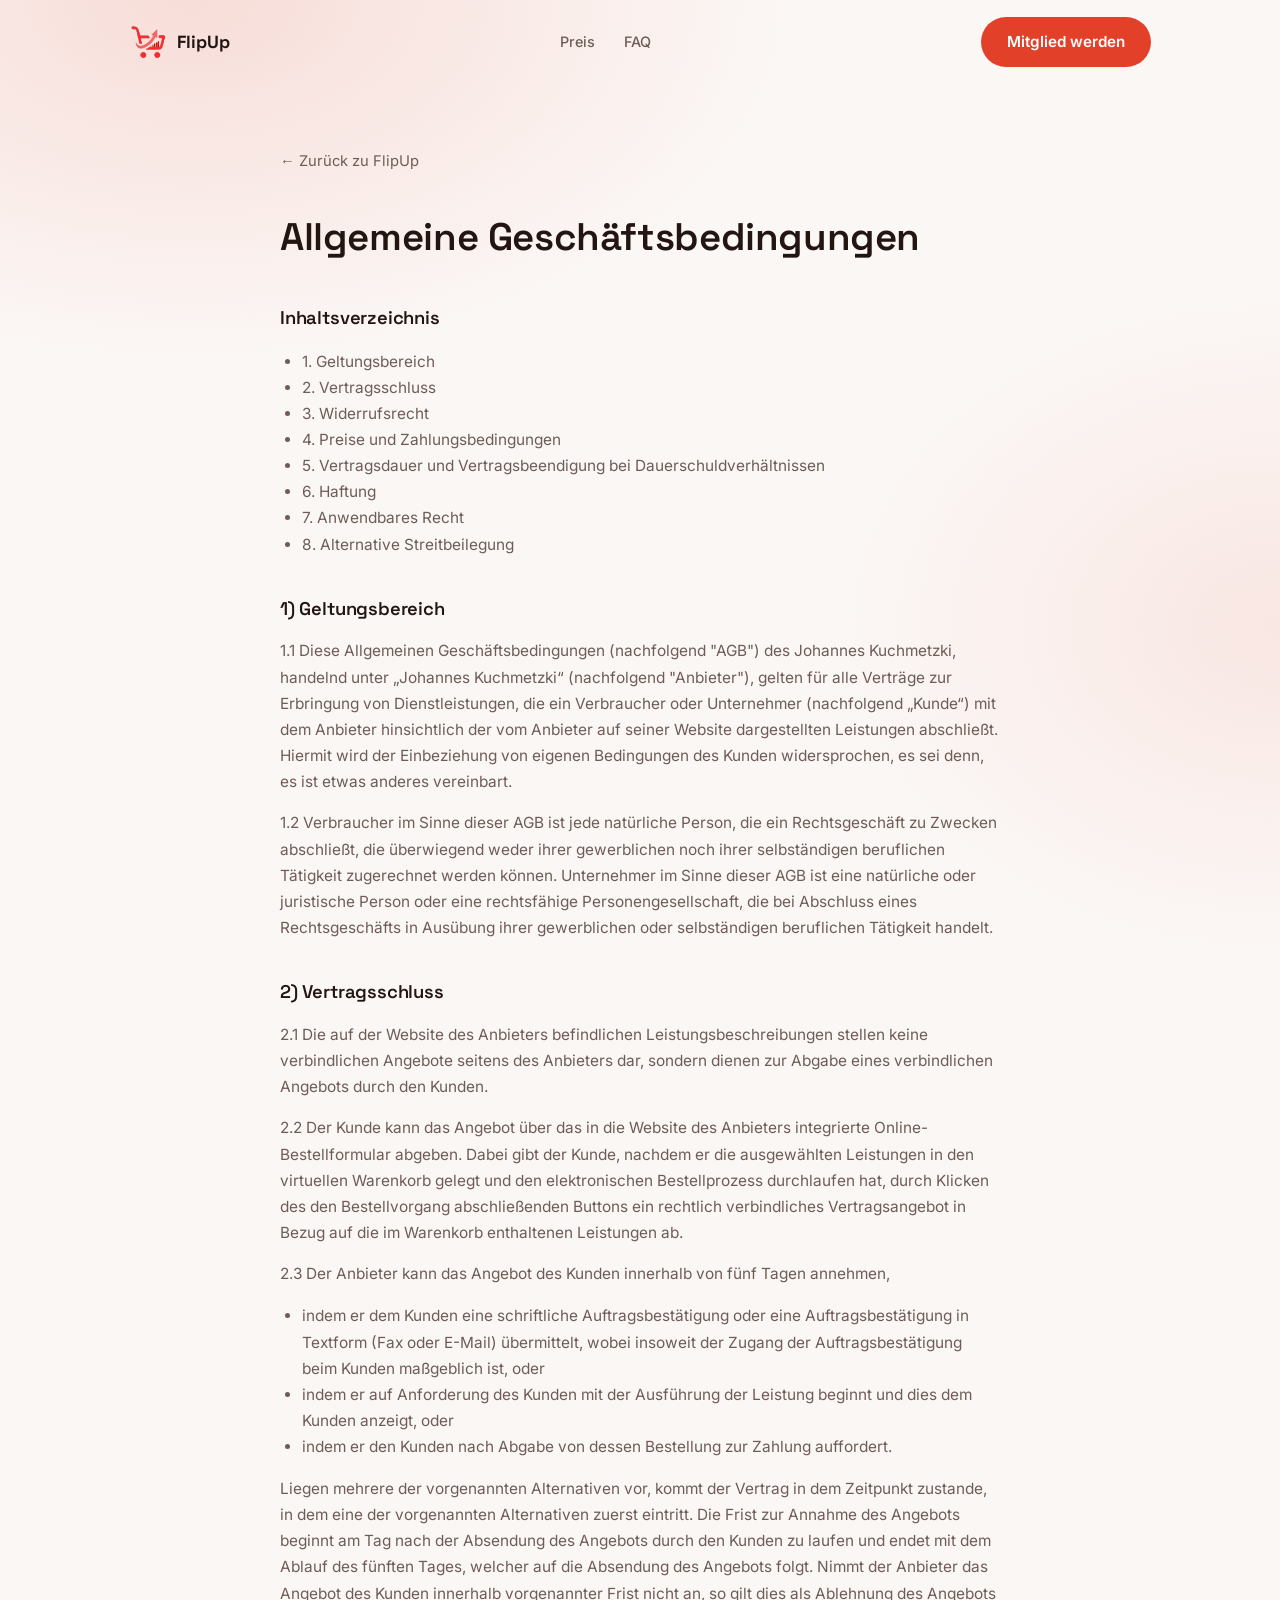
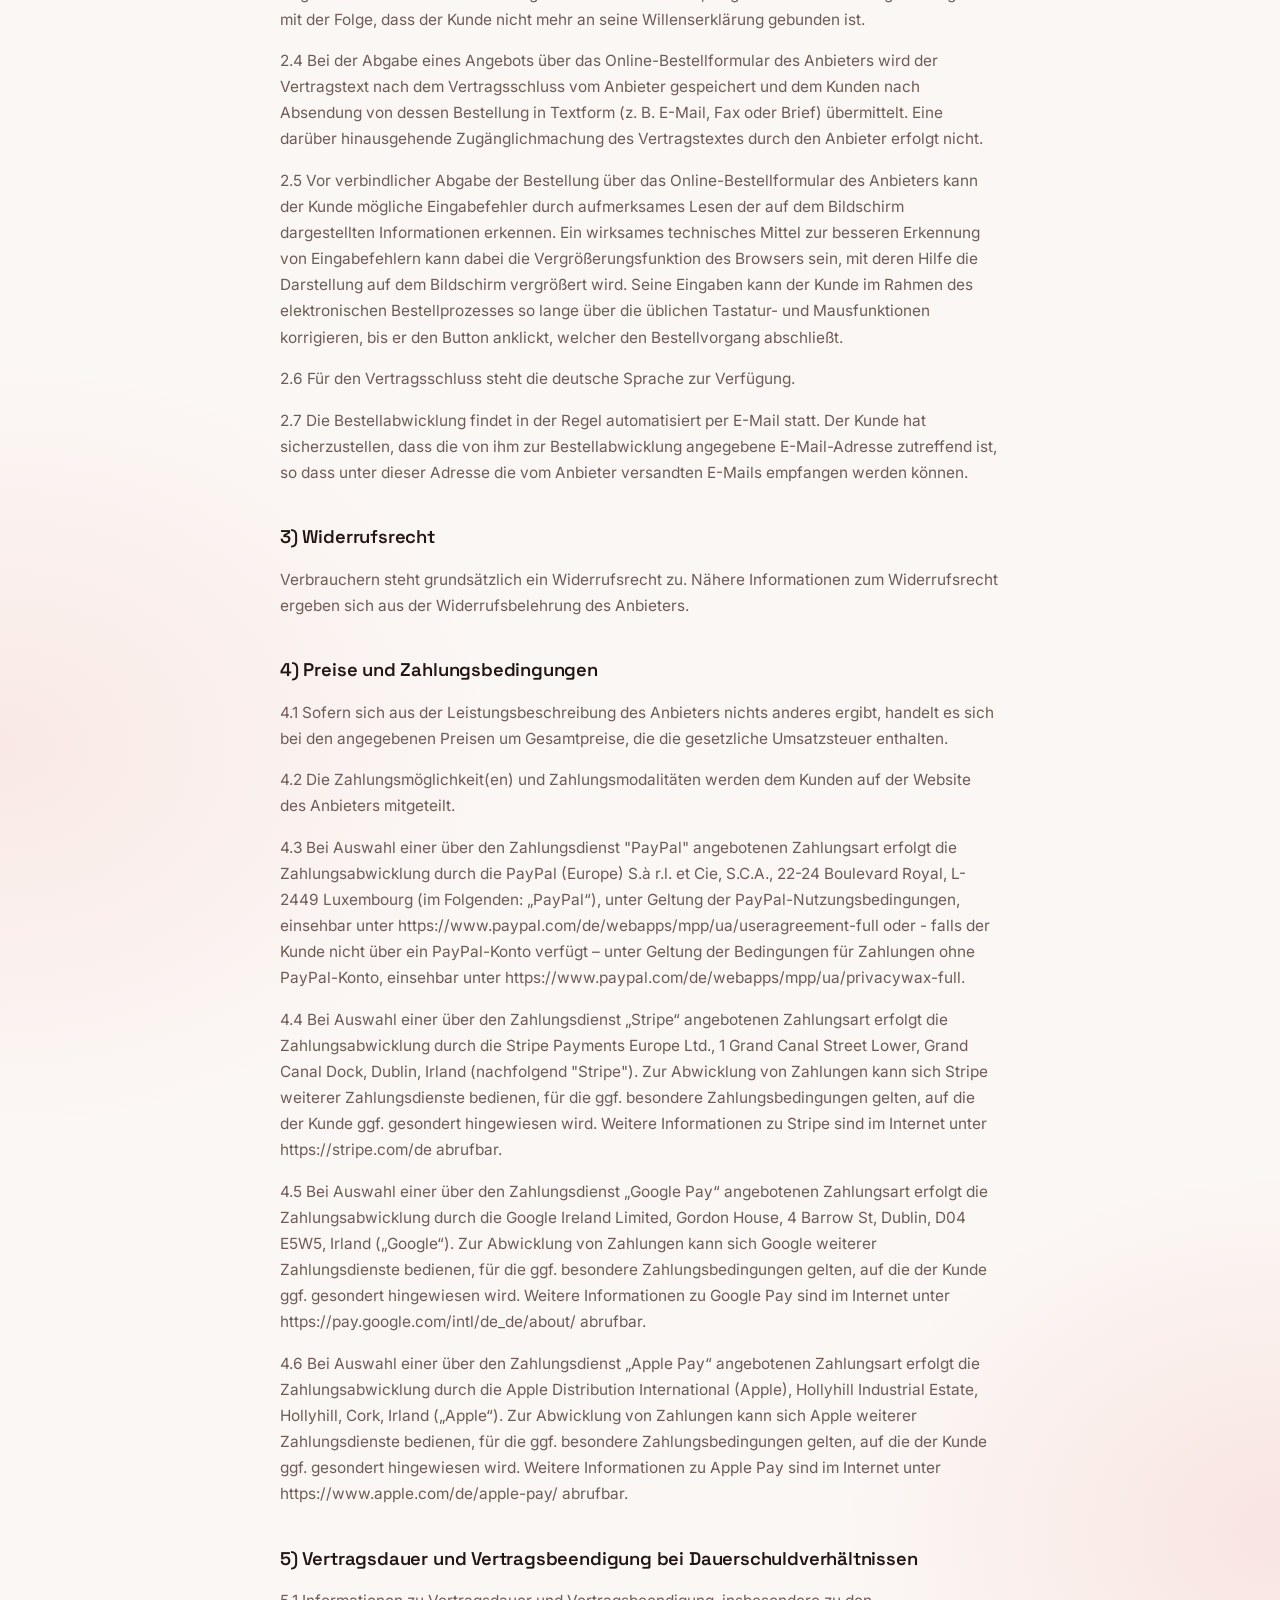
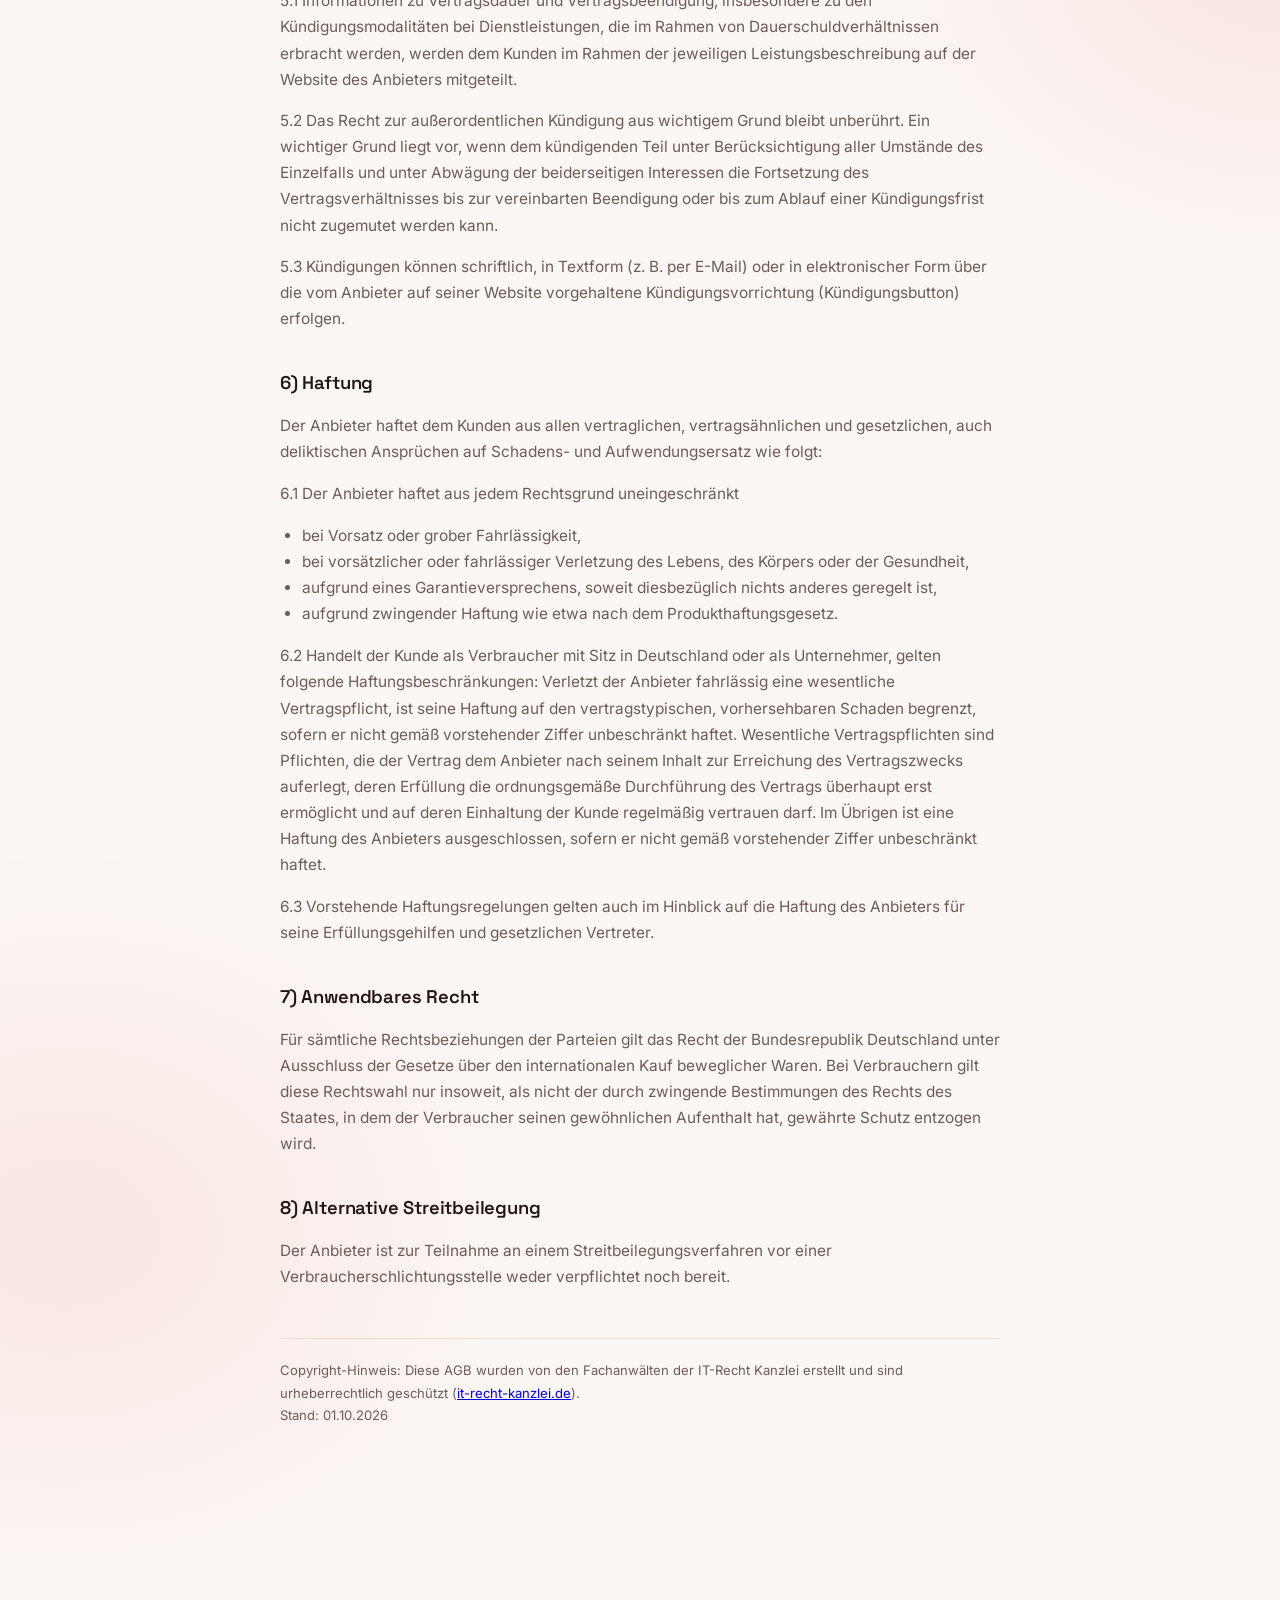
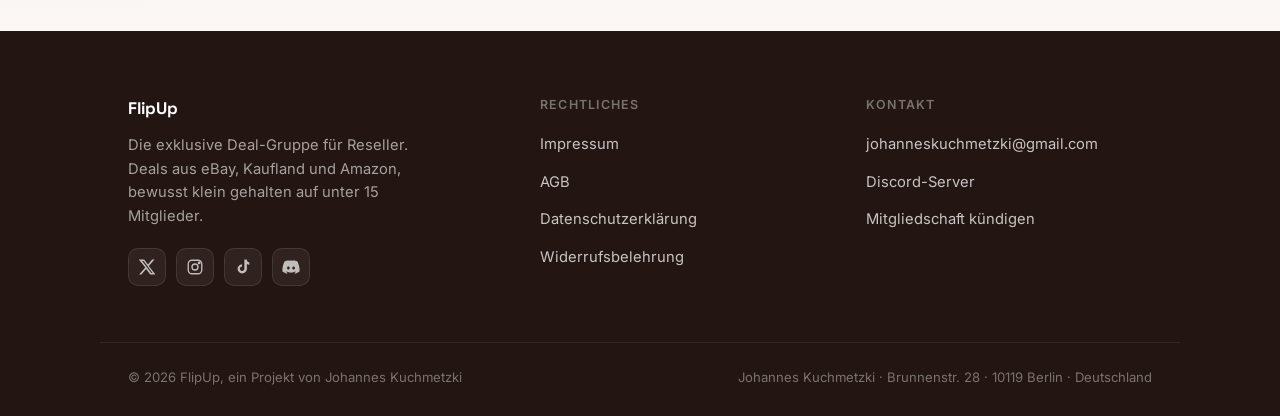
==== commit df745546: "Nav: flat at top, thinner floating pill only after scrolling Matches AccuBooked's behavior exactly: " ====
--- a/agb.html
+++ b/agb.html
@@ -10,7 +10,7 @@
 <link rel="icon" type="image/png" sizes="32x32" href="assets/favicon/favicon-32.png">
 <link rel="icon" type="image/png" sizes="16x16" href="assets/favicon/favicon-16.png">
 <link rel="apple-touch-icon" sizes="180x180" href="assets/favicon/favicon-180.png">
-<link rel="stylesheet" href="style.css?v=9">
+<link rel="stylesheet" href="style.css?v=10">
 <style>
   .legal {
     padding: 64px 0 96px;
@@ -50,7 +50,7 @@
 </head>
 <body>
 
-  <header class="nav">
+  <header class="nav" id="site-nav">
     <div class="nav-inner">
       <a class="nav-brand" href="index.html">
         <img src="assets/logo.png" alt="FlipUp Logo" class="brand-logo">
@@ -183,5 +183,18 @@
     </div>
   </footer>
 
+  <script>
+    var siteNav = document.getElementById('site-nav');
+    function updateNavScroll() {
+      if (window.scrollY > 24) {
+        siteNav.classList.add('scrolled');
+      } else {
+        siteNav.classList.remove('scrolled');
+      }
+    }
+    updateNavScroll();
+    window.addEventListener('scroll', updateNavScroll, { passive: true });
+  </script>
+
 </body>
 </html>
--- a/style.css
+++ b/style.css
@@ -112,22 +112,35 @@
   position: sticky;
   top: 0;
   z-index: 20;
-  padding: 16px 20px 0;
+  padding: 0;
+  transition: padding 0.25s ease;
+}
+
+.nav.scrolled {
+  padding: 12px 20px 0;
 }
 
 .nav-inner {
   max-width: var(--max-width);
   margin: 0 auto;
-  padding: 10px 20px;
+  padding: 16px 28px;
   display: flex;
   justify-content: space-between;
   align-items: center;
   flex-wrap: wrap;
   gap: 12px;
+  background: transparent;
+  border: 1px solid transparent;
+  border-radius: 999px;
+  box-shadow: none;
+  transition: padding 0.25s ease, background 0.25s ease, border-color 0.25s ease, box-shadow 0.25s ease;
+}
+
+.nav.scrolled .nav-inner {
+  padding: 8px 20px;
   background: rgba(255, 255, 255, 0.75);
   backdrop-filter: blur(10px);
-  border: 1px solid rgba(255, 255, 255, 0.6);
-  border-radius: 999px;
+  border-color: rgba(255, 255, 255, 0.6);
   box-shadow: 0 10px 30px -14px rgba(34, 21, 18, 0.25);
 }
 
@@ -163,6 +176,12 @@
 .button-nav {
   padding: 9px 18px;
   font-size: 0.88rem;
+  transition: padding 0.25s ease, font-size 0.25s ease;
+}
+
+.nav.scrolled .button-nav {
+  padding: 7px 15px;
+  font-size: 0.82rem;
 }
 
 /* Buttons */
